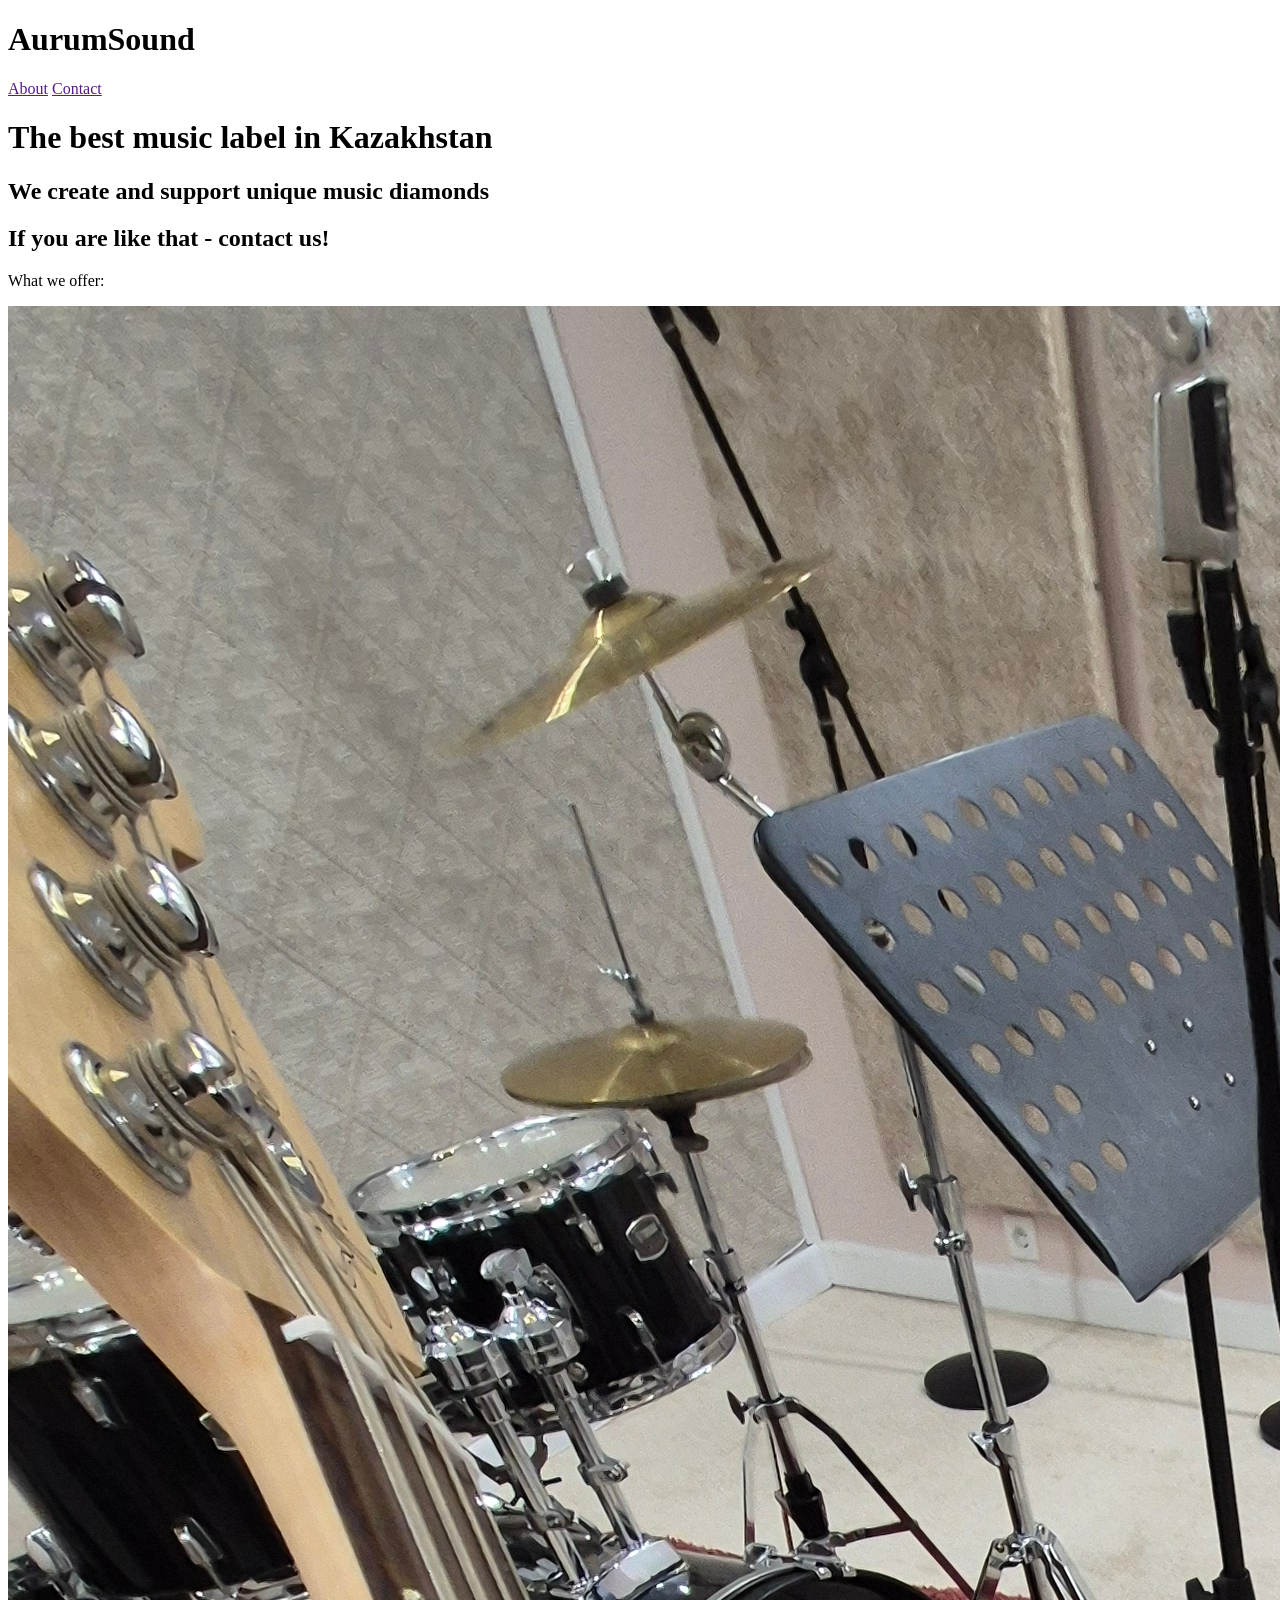
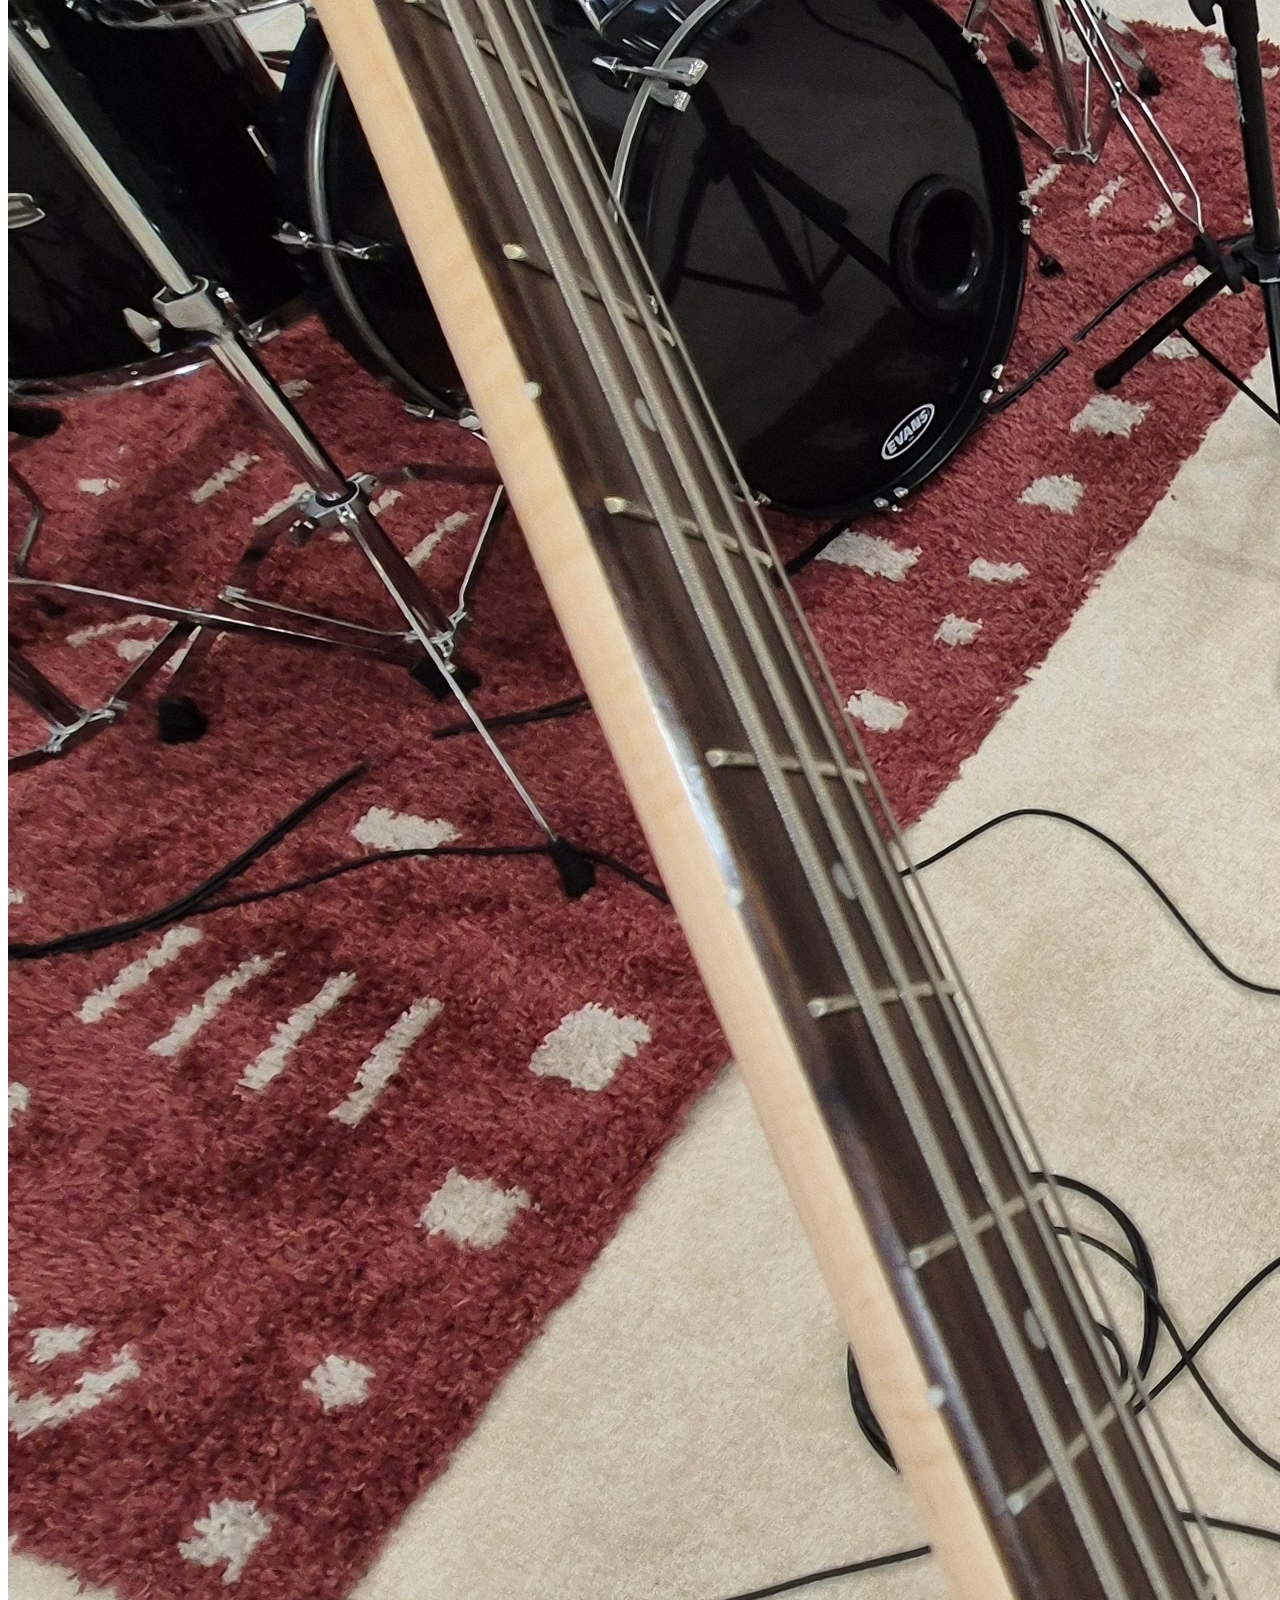
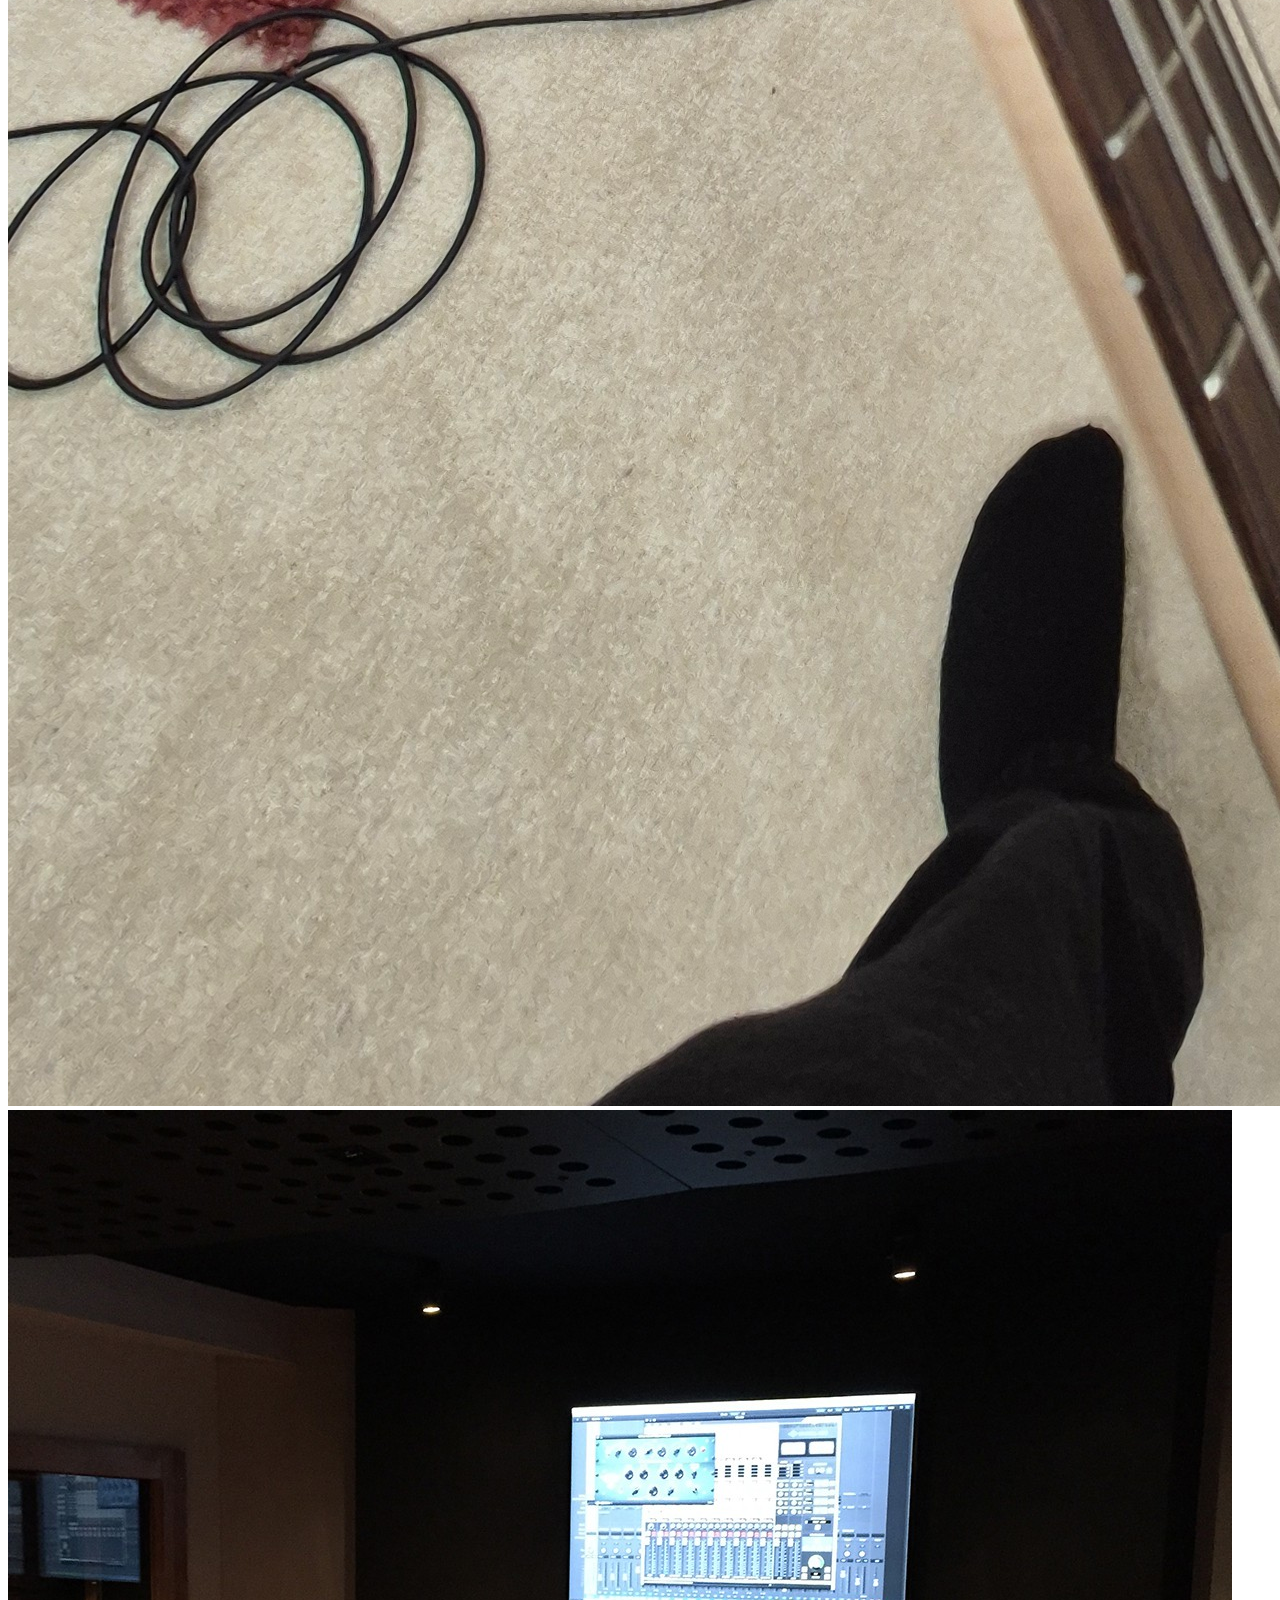
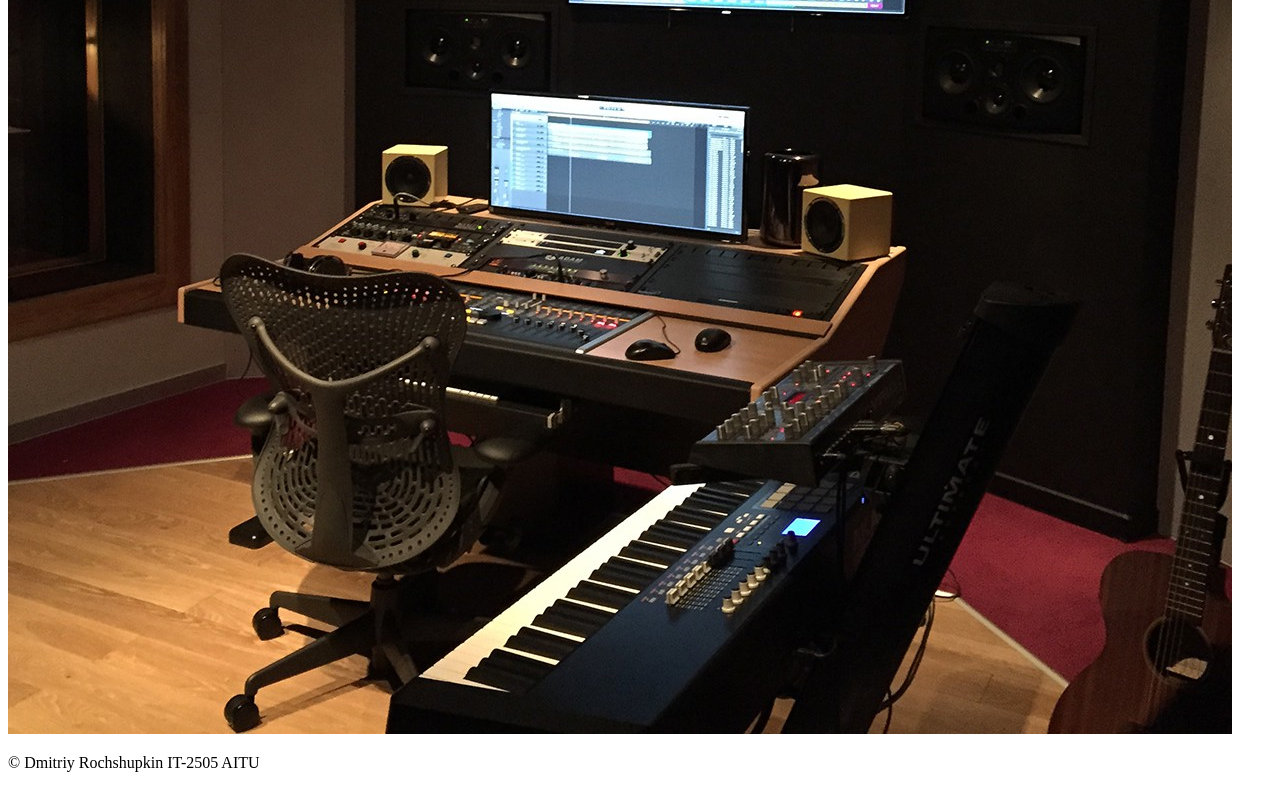
==== index.html @ 85961d8c "initial commit" ====
<!DOCTYPE html>
<html lang="en">
<head>
    <meta charset="UTF-8">
    <title>AurumSound</title>
</head>
<body>
    <header>
        <h1>AurumSound</h1>
        <nav>
            <a href="">About</a>
            <a href="">Contact</a>
        </nav>
    </header>
    <main>
        <h1>The best music label in Kazakhstan</h1>
        <h2>We create and support unique music diamonds</h2>
        <h2>If you are like that - contact us!</h2>
        <div>
            <p>What we offer:</p>
            <img src="/images/repa.jpg" alt="Repetition process">
            <img src="/images/studio.jpg" alt="Our studio">
        </div>
    </main>
    <footer>
        <p>&copy; Dmitriy Rochshupkin IT-2505 AITU</p>
    </footer>
</body>
</html>
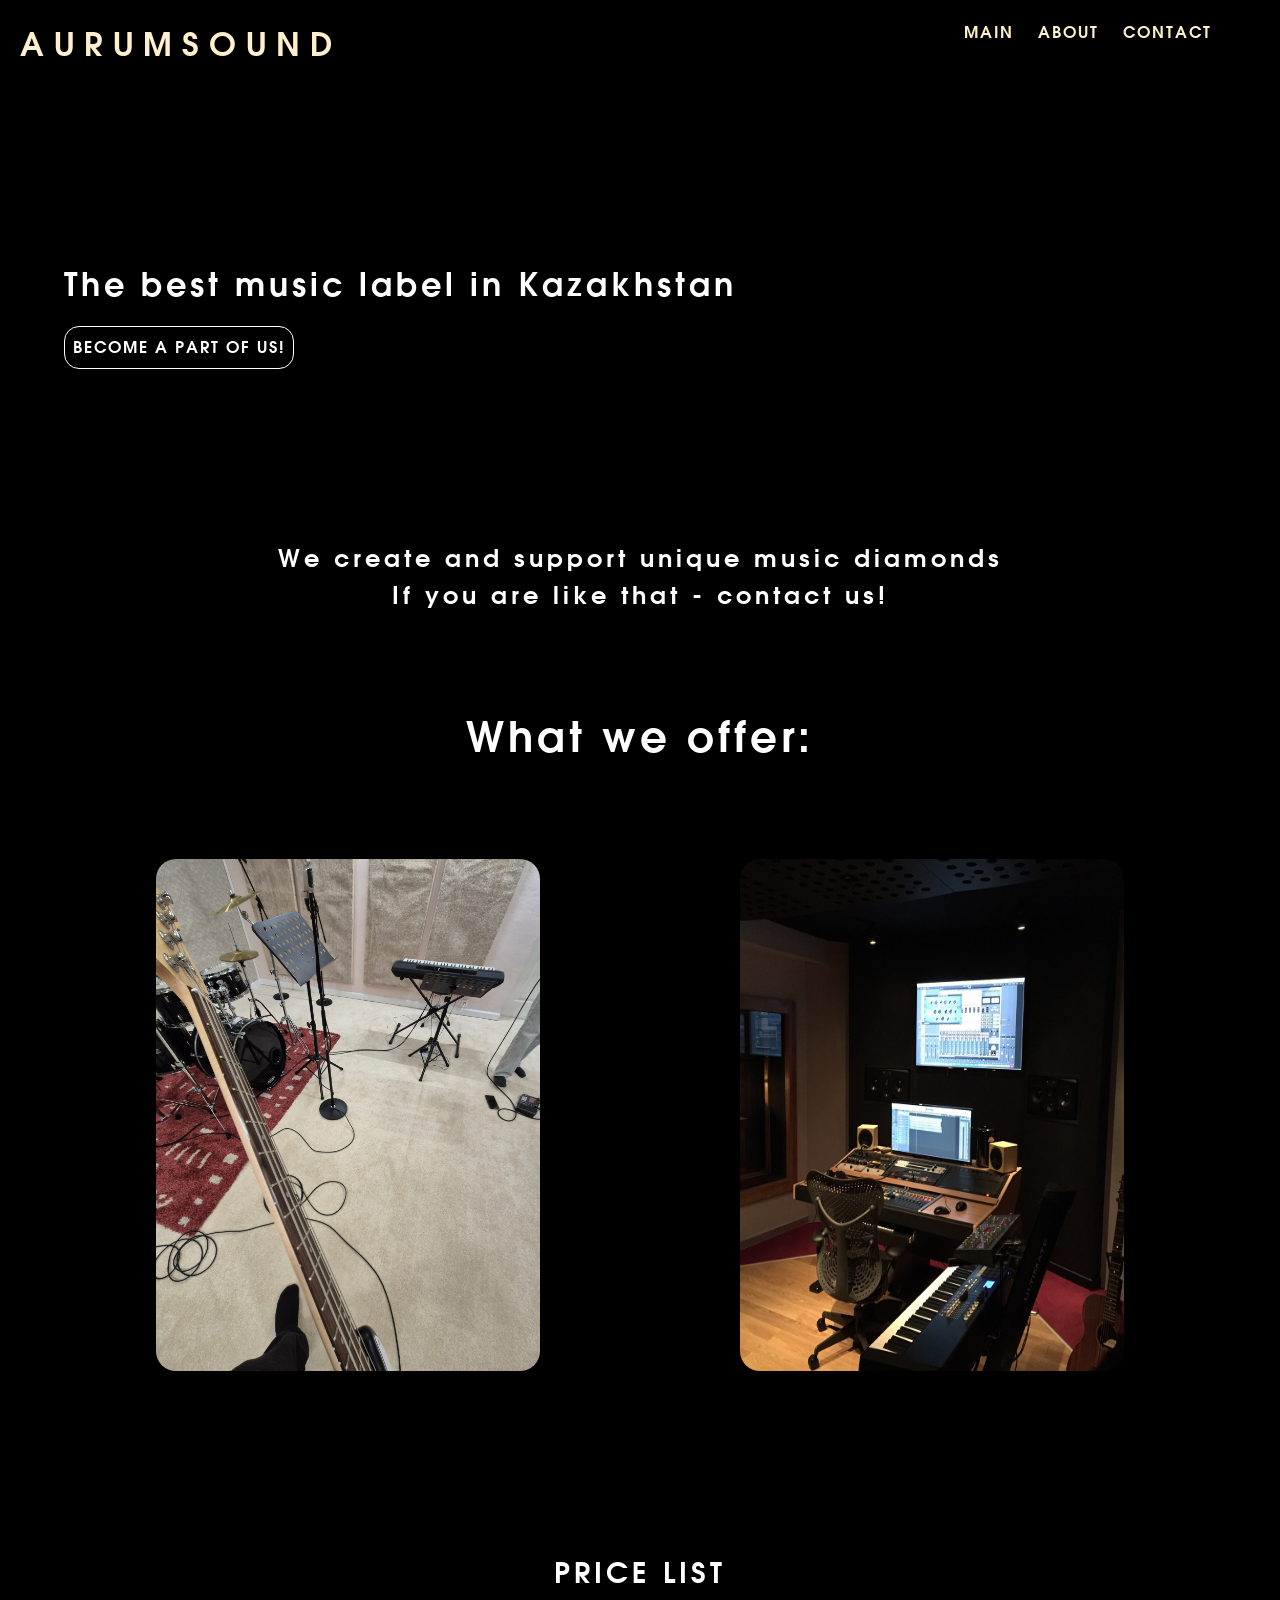
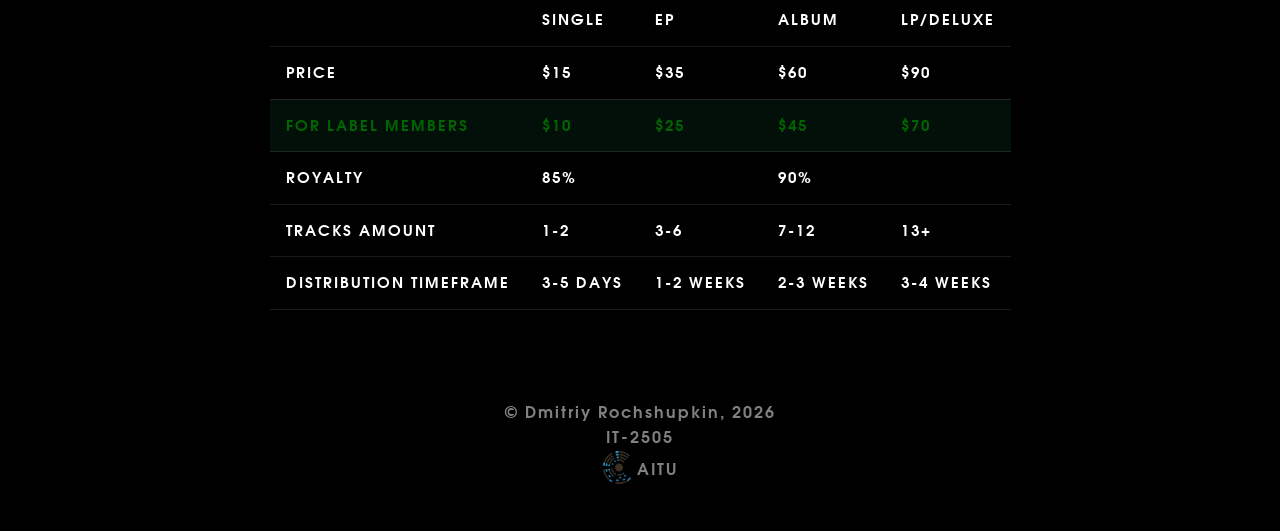
==== commit e1112b8a: "content for all pages + main page design" ====
--- a/index.html
+++ b/index.html
@@ -3,27 +3,90 @@
 <head>
     <meta charset="UTF-8">
     <title>AurumSound</title>
+    <link rel="stylesheet" href="css/style.css">
 </head>
 <body>
-    <header>
-        <h1>AurumSound</h1>
-        <nav>
-            <a href="">About</a>
-            <a href="">Contact</a>
+    <div class="page-header">
+        <h1 class="page-header__logo">AurumSound</h1>
+        <nav class="page-header__nav">
+            <a href="index.html">Main</a>
+            <a href="about.html">About</a>
+            <a href="contact.html">Contact</a>
         </nav>
+    </div>
+    <header class="header">
+        <h1 class="header__logo">The best music label in Kazakhstan</h1>
+        <a class="header__btn" href="contact.html">Become a part of us!</a>
     </header>
-    <main>
-        <h1>The best music label in Kazakhstan</h1>
-        <h2>We create and support unique music diamonds</h2>
-        <h2>If you are like that - contact us!</h2>
-        <div>
-            <p>What we offer:</p>
-            <img src="/images/repa.jpg" alt="Repetition process">
-            <img src="/images/studio.jpg" alt="Our studio">
+    <main class="content">
+        <div class="content-title-wrapper">
+            <h2 class="content__title">We create and support unique music diamonds</h2>
+            <h2 class="content__subtitle">If you are like that - contact us!</h2>
+        </div>
+        <div class="content-images">
+            <p class="content-images__title">What we offer:</p>
+            <div class="content-images__row">
+                <img src="/images/repa.jpg" alt="Repetition process">
+                <img src="/images/studio.jpg" alt="Our studio">
+            </div>
+        </div>
+        <div class="content-table-section">
+            <h3 class="content-table-section__title">Price list</h3>
+            <table class="table">
+                <thead class="table__head">
+                    <tr class="table__row">
+                        <th scope="col"></th>
+                        <th scope="col">Single</th>
+                        <th scope="col">EP</th>
+                        <th scope="col">Album</th>
+                        <th scope="col">LP/Deluxe</th>
+                    </tr>
+                </thead>
+                <tbody class="table__body">
+                    <tr>
+                        <th scope="row">Price</th>
+                        <td>$15</td>
+                        <td>$35</td>
+                        <td>$60</td>
+                        <td>$90</td>
+                    </tr>
+                    <tr class="table-privilege">
+                        <th scope="row">For label members</th>
+                        <td>$10</td>
+                        <td>$25</td>
+                        <td>$45</td>
+                        <td>$70</td>
+                    </tr>
+                    <tr>
+                        <th scope="row">Royalty</th>
+                        <td colspan="2">85%</td>
+                        <td colspan="2">90%</td>
+                    </tr>
+                    <tr>
+                        <th scope="row">Tracks amount</th>
+                        <td>1-2</td>
+                        <td>3-6</td>
+                        <td>7-12</td>
+                        <td>13+</td>
+                    </tr>
+                    <tr>
+                        <th scope="row">Distribution timeframe</th>
+                        <td>3-5 days</td>
+                        <td>1-2 weeks</td>
+                        <td>2-3 weeks</td>
+                        <td>3-4 weeks</td>
+                    </tr>
+                </tbody>
+            </table>
         </div>
     </main>
-    <footer>
-        <p>&copy; Dmitriy Rochshupkin IT-2505 AITU</p>
+    <footer class="footer">
+        <p>&copy; Dmitriy Rochshupkin, 2026</p>
+        <p>IT-2505</p>
+        <div class="footer__aitu">
+            <img src="images/aitu_logo.png" alt="aitu logo">
+            <p>AITU</p>
+        </div>
     </footer>
 </body>
 </html>
--- a/css/style.css
+++ b/css/style.css
@@ -0,0 +1,179 @@
+* {
+    margin: 0;
+    padding: 0;
+    box-sizing: border-box;
+}
+
+@font-face {
+    font-family: "ITC Avant Garde Gothic";
+    src: url("../fonts/avantgarde_demi.ttf") format("trueType");
+    font-style: normal;
+    font-weight: normal;
+}
+
+body {
+    background-color: #000;
+    color: #fff;
+    font-family: 'ITC Avant Garde Gothic', sans-serif;
+    line-height: 1.55;
+}
+
+.page-header {
+    padding: 20px;
+    display: flex;
+    justify-content: space-between;
+}
+
+.page-header__nav {
+    margin-right: 3em;
+}
+
+.page-header a{
+    text-decoration: none;
+    text-transform: uppercase;
+    margin-left: 20px;
+    color: #ffefcc;
+    letter-spacing: 2px;
+    transition: text-shadow .4s, letter-spacing .4s;
+}
+
+.page-header a:hover {
+    text-shadow: 0 0 10px #ffefcc;
+    letter-spacing: 4px;
+}
+
+.page-header__logo {
+    text-transform: uppercase;
+    color: #ffefcc;
+    letter-spacing: 10px;
+}
+
+.header {
+    height: 50vh;
+    display: flex;
+    flex-direction: column;
+    justify-content: center;
+    padding-left: 5%;
+    letter-spacing: 4px;
+}
+
+.header__btn {
+    width: fit-content;
+    color: white;
+    border: 1px white solid;
+    border-radius: 15px;
+    text-decoration: none;
+    text-transform: uppercase;
+    letter-spacing: 2px;
+    padding: 8px;
+    margin-top: 1em;
+    transition: text-shadow .4s, letter-spacing .4s, color .4s;
+}
+
+.header__btn:hover {
+    text-shadow: 0 0 10px #ffefcc;
+    color: #ffefcc;
+    letter-spacing: 4px;
+}
+
+.content {
+
+}
+
+.content-title-wrapper {
+    display: flex;
+    flex-direction: column;
+    align-items: center;
+    margin-bottom: 10vh;
+    letter-spacing: 4px;
+}
+
+.content-images {
+    display: flex;
+    flex-direction: column;
+    align-items: center;
+    margin-bottom: 20vh;
+}
+
+.content-images__title {
+    letter-spacing: 4px;
+    font-size: 42px;
+    margin-bottom: 10vh;
+}
+
+.content-images__row {
+    display: flex;
+    gap: 200px;
+}
+
+.content-images__row img {
+    max-width: 30vw;
+    border-radius: 20px;
+    transition: box-shadow .4s, transform .4s;
+    cursor: pointer;
+}
+
+.content-images__row img:hover {
+    box-shadow: 0 0 40px #626262;
+    transform: translateY(-2px);
+}
+
+.content-table-section {
+    display: flex;
+    flex-direction: column;
+    align-items: center;
+}
+
+.content-table-section__title {
+    font-size: 28px;
+    letter-spacing: 4px;
+    text-transform: uppercase;
+}
+
+.table {
+    text-align: left;
+    border-collapse: collapse;
+}
+
+.table th,
+.table td {
+    font-size: .95rem;
+    letter-spacing: 2px;
+    text-transform: uppercase;
+    text-align: left;
+    padding: 14px 16px;
+    border-bottom: 1px solid rgba(255, 255, 255, 0.1);
+}
+
+.table__head{
+    border-bottom: 1px white solid;
+}
+
+.table-privilege {
+    color: darkgreen;
+    background-color: rgba(46, 204, 113, 0.08);
+}
+
+.footer {
+    display: flex;
+    flex-direction: column;
+    align-items: center;
+    margin-top: 10vh;
+    margin-bottom: 5vh;
+    color: grey;
+    letter-spacing: 2px;
+}
+
+.footer__aitu {
+    display: flex;
+    align-items: center;
+    gap: 5px;
+}
+
+.footer__aitu img {
+    max-width: 30px;
+}
+
+.footer__aitu p {
+    padding-top: 3px;
+}
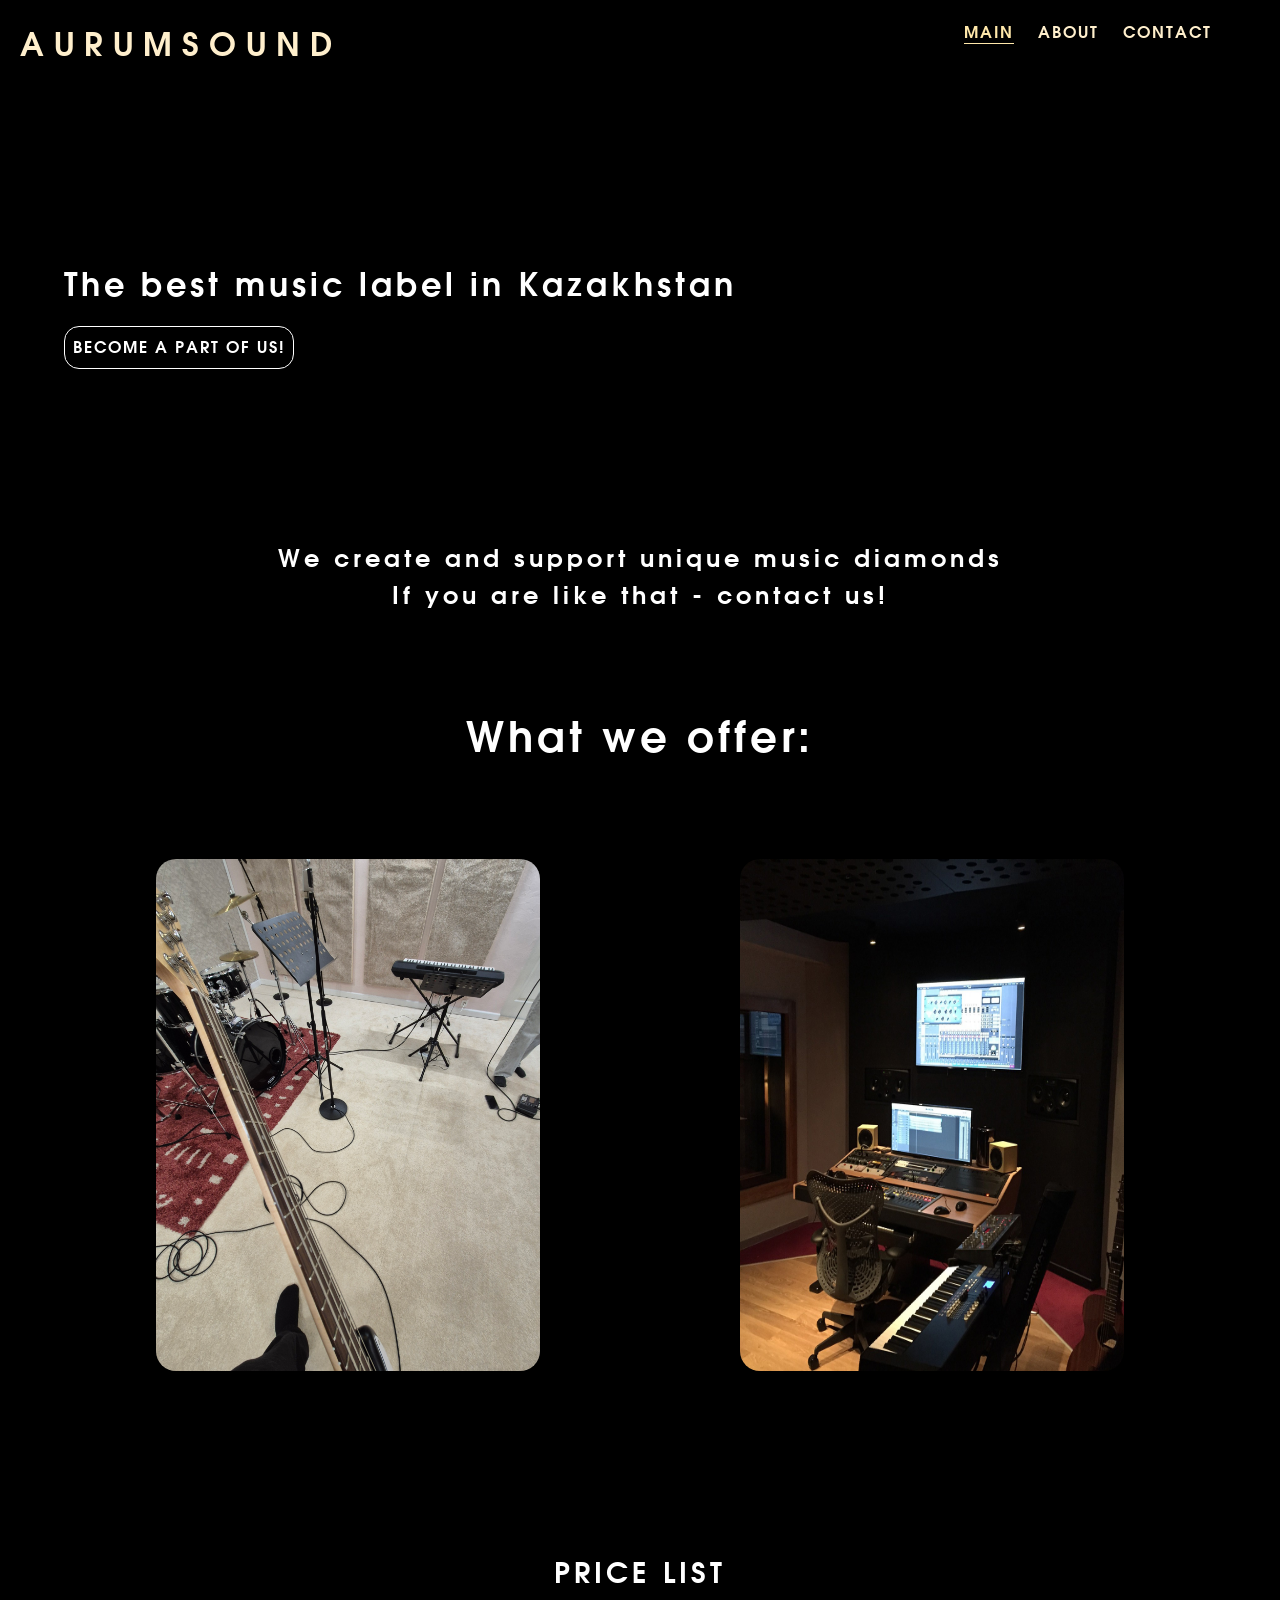
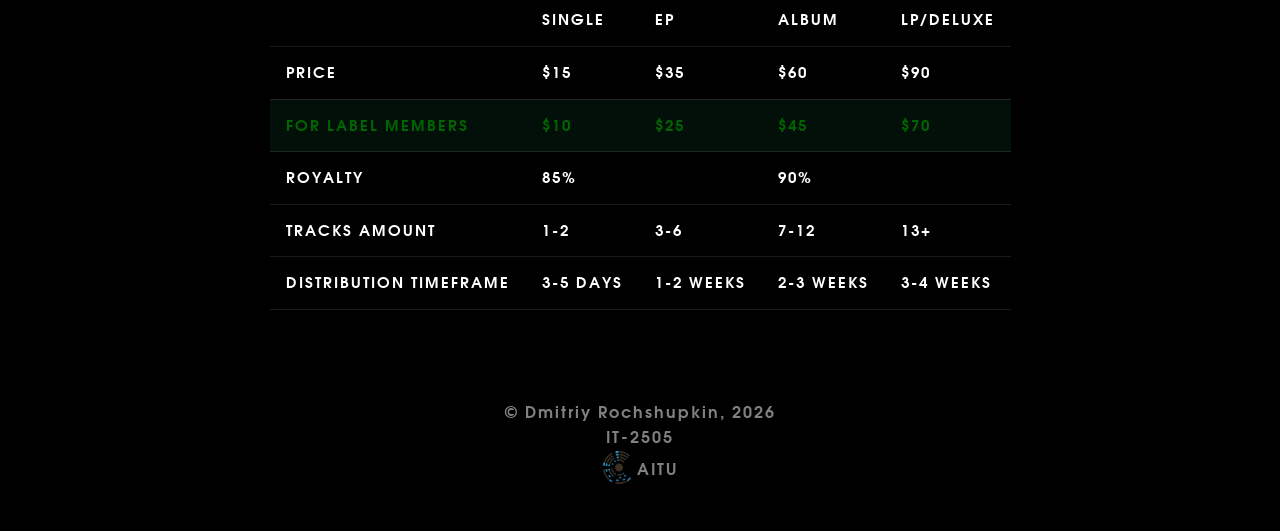
==== commit 970e88de: "marked current page in navbar" ====
--- a/index.html
+++ b/index.html
@@ -5,11 +5,11 @@
     <title>AurumSound</title>
     <link rel="stylesheet" href="css/style.css">
 </head>
-<body>
+<body> 
     <div class="page-header">
         <h1 class="page-header__logo">AurumSound</h1>
         <nav class="page-header__nav">
-            <a href="index.html">Main</a>
+            <a href="index.html" class="active">Main</a>
             <a href="about.html">About</a>
             <a href="contact.html">Contact</a>
         </nav>
@@ -26,8 +26,8 @@
         <div class="content-images">
             <p class="content-images__title">What we offer:</p>
             <div class="content-images__row">
-                <img src="/images/repa.jpg" alt="Repetition process">
-                <img src="/images/studio.jpg" alt="Our studio">
+                <img src="images/repa.jpg" alt="Repetition process">
+                <img src="images/studio.jpg" alt="Our studio">
             </div>
         </div>
         <div class="content-table-section">
@@ -89,4 +89,4 @@
         </div>
     </footer>
 </body>
-</html>+</html>
--- a/css/style.css
+++ b/css/style.css
@@ -28,7 +28,7 @@
     margin-right: 3em;
 }
 
-.page-header a{
+.page-header__nav a {
     text-decoration: none;
     text-transform: uppercase;
     margin-left: 20px;
@@ -37,7 +37,13 @@
     transition: text-shadow .4s, letter-spacing .4s;
 }
 
-.page-header a:hover {
+.page-header__nav a.active {
+    color: #ffe8aa;
+    text-decoration: underline;
+    text-underline-offset: 5px;
+}
+
+.page-header__nav a:hover {
     text-shadow: 0 0 10px #ffefcc;
     letter-spacing: 4px;
 }
@@ -76,11 +82,8 @@
     letter-spacing: 4px;
 }
 
-.content {
-
-}
-
-.content-title-wrapper {
+.content-title-wrapper,
+.about-title-wrapper {
     display: flex;
     flex-direction: column;
     align-items: center;
@@ -176,4 +179,158 @@
 
 .footer__aitu p {
     padding-top: 3px;
+}
+
+.about__text {
+    display: flex;
+    align-items: center;
+    justify-content: center;
+    font-size: 18px;
+    letter-spacing: 1px;
+    margin-bottom: 10vh;
+}
+
+.inner-logo {
+    color: #ffefcc;
+    text-transform: uppercase;
+    letter-spacing: 3px;
+}
+
+.about-content {
+    display: flex;
+    width: 100%;
+}
+
+.about-content__best-album {
+    display: flex;
+    border: 1px white solid;
+    margin-left: 10%;
+    gap: 20px;
+    padding: 30px;
+    letter-spacing: 4px;
+}
+
+.about-content__best-album-meta-descr {
+    color: cadetblue;
+}
+
+.about-content__best-album-cover img{
+    max-width: 400px;
+}
+
+.about-content__quotation {
+    max-width: 25vw;
+    margin-left: 3vw;
+    background-color: #171717;
+    height: fit-content;
+    border-radius: 15px;
+    padding: 20px;
+}
+
+.about-content__quotation-text {
+    font-style: italic;
+    font-size: 18px;
+    margin-bottom: 5vh;
+}
+
+.about-content__quotation-author {
+    color: cadetblue;
+}
+
+.about-lists {
+    display: flex;
+    margin-top: 15vh;
+    justify-content: center;
+    gap: 150px;
+    letter-spacing: 1px;
+    font-size: 20px;
+}
+
+.about-lists ul, .about-lists ol {
+    max-width: 300px;
+}
+
+.about-lists__list-title {
+    text-transform: uppercase;
+    color: cadetblue;
+    margin-bottom: 10px;
+    font-size: 24px;
+}
+
+.about-history, .about-facts {
+    background-color: #171717;
+    border-radius: 15px;
+    padding: 40px;
+}
+
+.contact {
+    padding-left: 10%;
+}
+
+.contact__title {
+    text-transform: uppercase;
+    font-size: 14px;
+    letter-spacing: 4px;
+    color: cadetblue;
+    margin-bottom: 10px;
+}
+
+.contact__form-legend{
+    text-transform: uppercase;
+    font-size: 14px;
+    letter-spacing: 4px;
+    margin-bottom: 30px;
+}
+
+.contact__form fieldset {
+    border: none;
+    margin-bottom: 30px;
+}
+
+.contact__form-label {
+    text-transform: uppercase;
+    letter-spacing: 2px;
+    color: #ffefcc;
+}
+
+.contact__form-input, .contact__form-textarea {
+    background-color: black;
+    border: 1px grey solid;
+    padding: 10px;
+    border-radius: 7px;
+    width: 300px;
+    margin-bottom: 20px;
+    color: #ffefcc;
+    transition: box-shadow .4s;
+}
+
+.contact__form-input:hover,
+.contact__form-textarea:hover {
+    box-shadow: 0 0 10px #ffefcc;
+}
+
+.contact__form-textarea {
+    width: 700px;
+    resize: none;
+}
+
+.contact__form-btn button {
+    background-color: black;
+    color: #ffefcc;
+    border: 1px solid #ffefcc;
+    padding: 10px;
+    border-radius: 15px;
+    cursor: pointer;
+    font-size: 16px;
+    text-transform: uppercase;
+    letter-spacing: 2px;
+    transition: all .4s;
+}
+
+.contact__form-btn button:hover {
+    background-color: #001b00;
+    color: #00b900;
+    border: 1px solid #00b900;
+    box-shadow: 0 0 20px #00b900;
+    letter-spacing: 3px;
 }
